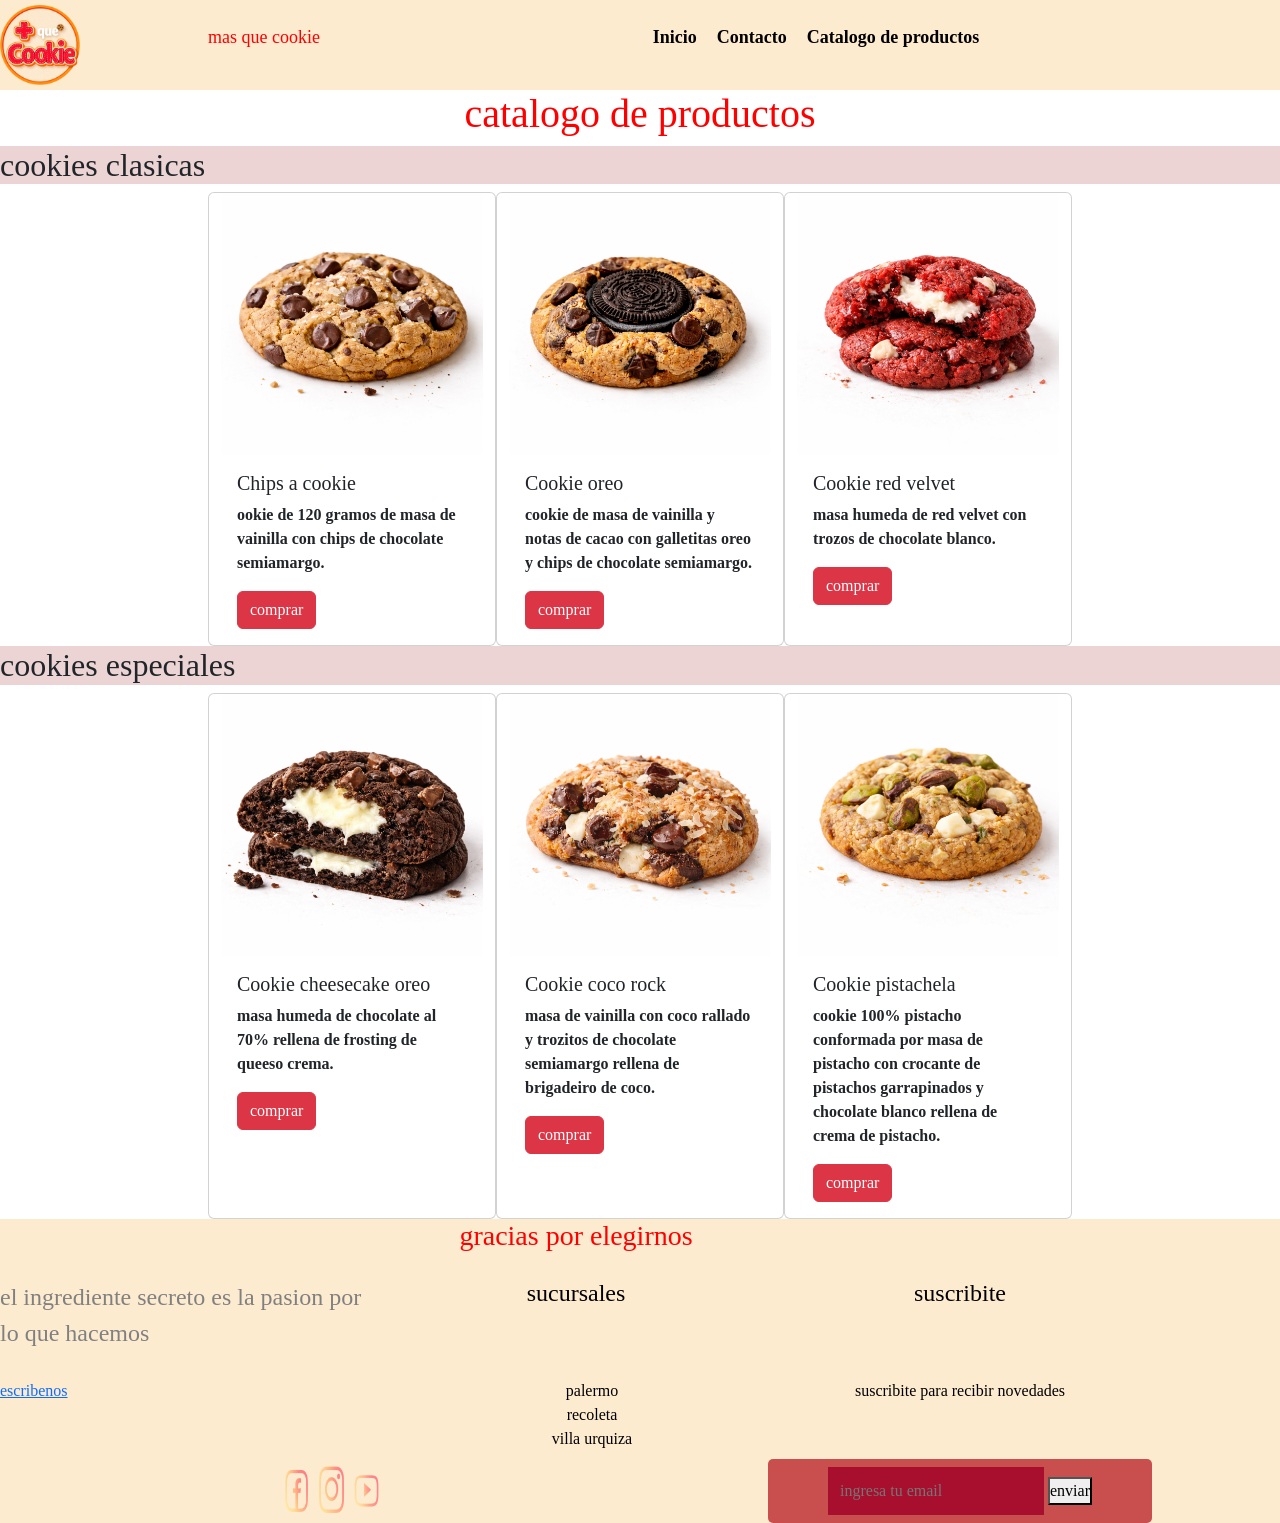
==== carpeta-pages/catalogo.html @ f424f333 "se aplico sass a todo el proyecto" ====
<!DOCTYPE html>
<html lang="en">

<head>
  <meta charset="UTF-8">
  <meta name="viewport" content="width=device-width, initial-scale=1.0">
  <title>Catalogo-de-productos</title>
  <link href="https://cdn.jsdelivr.net/npm/bootstrap@5.3.8/dist/css/bootstrap.min.css" rel="stylesheet"
    integrity="sha384-sRIl4kxILFvY47J16cr9ZwB07vP4J8+LH7qKQnuqkuIAvNWLzeN8tE5YBujZqJLB" crossorigin="anonymous">

  <link rel="stylesheet" href="../carpeta-css/estilosdos.css">
</head>

<body>
  <header>
    <div class="titulonav">
      <img src="../carpeta-img/logooficial.png" alt="logotipo" class="logotipo-cookie">
      <p class="titulologo">mas que cookie </p>
    </div>
    <nav>
      <ul>
        <li> <a href="../inicio.html">Inicio</a> </li>
        <li> <a href="contacto.html">Contacto</a> </li>
        <li> <a href="catalogo.html">Catalogo de productos</a> </li>
      </ul>
    </nav>
  </header>
  <main >
    <h1>catalogo de productos </h1>
    
    <h2 class="tituloclas">cookies clasicas</h2>
    <section class="row justify-content-center">
      <div class="card col-12 col-lg-4" style="width: 18rem;">
        <img src="../carpeta-img/chipsdos.png" class="card-img-top" alt="...">
        <div class="card-body">
          <h5 class="card-title">Chips a cookie</h5>
          <p class="card-text">ookie de 120 gramos de masa de vainilla con chips de chocolate semiamargo.</p>
          <a href="#" class="btn btn-danger">comprar</a>
        </div>
      </div>

      <div class="card col-12 col-lg-4" style="width: 18rem;">
        <img src="../carpeta-img/oreo2.png" class="card-img-top" alt="...">
        <div class="card-body">
          <h5 class="card-title">Cookie oreo</h5>
          <p class="card-text">cookie de masa de vainilla y notas de cacao con galletitas oreo y chips de chocolate
            semiamargo.</p>
          <a href="#" class="btn btn-danger">comprar</a>
        </div>
      </div>

      <div class="card col-12 col-lg-4" style="width: 18rem;">
        <img src="../carpeta-img/redvelvet2.png" class="card-img-top" alt="...">
        <div class="card-body">
          <h5 class="card-title">Cookie red velvet</h5>
          <p class="card-text">masa humeda de red velvet con trozos de chocolate blanco.</p>
          <a href="#" class="btn btn-danger">comprar</a>
        </div>
      </div>
    </section>
    <h2 class="tituloclas">cookies especiales</h2>

    <section class="row justify-content-center">
      <div class="card col-12 col-lg-4" style="width: 18rem;">
        <img src="../carpeta-img/choccodos.png" class="card-img-top" alt="...">
        <div class="card-body">
          <h5 class="card-title">Cookie cheesecake oreo</h5>
          <p class="card-text">masa humeda de chocolate al 70% rellena de frosting de queeso crema.</p>
          <a href="#" class="btn btn-danger">comprar</a>
        </div>
      </div>

      <div class="card col-12 col-lg-4" style="width: 18rem;">
        <img src="../carpeta-img/coco2.png" class="card-img-top" alt="...">
        <div class="card-body">
          <h5 class="card-title">Cookie coco rock</h5>
          <p class="card-text">masa de vainilla con coco rallado y trozitos de chocolate semiamargo rellena de
            brigadeiro de coco.</p>
          <a href="#" class="btn btn-danger">comprar</a>
        </div>
      </div>

      <div class="card col-12 col-lg-4" style="width: 18rem;">
        <img src="../carpeta-img/pistachodos.png" class="card-img-top" alt="...">
        <div class="card-body">
          <h5 class="card-title">Cookie pistachela</h5>
          <p class="card-text">cookie 100% pistacho conformada por masa de pistacho con crocante de pistachos
            garrapinados y chocolate blanco rellena de crema de pistacho.</p>
          <a href="#" class="btn btn-danger">comprar</a>
        </div>
      </div>
    </section>
  </main>
  <footer>
    <h3 class="gracias">gracias por elegirnos</h3>
    <p class="eslogan">el ingrediente secreto es la pasion por lo que hacemos</p>
    <a class="correo" href="mailto:ffdaniela04@gmail.com" target="_blank">escribenos</a>
    <h3 class="sucursales">sucursales</h3>
    <ul class="listasuc">
      <li>palermo </li>
      <li>recoleta</li>
      <li>villa urquiza</li>
    </ul>
    <h3 class="suscri">suscribite</h3>
    <p class="texsuscri">suscribite para recibir novedades</p>
    <form class="suscripcion" action="suscripcion">
      <input type="email" placeholder="ingresa tu email" required>
      <button type="submit">enviar</button>
    </form>
    <div class="redes">

      <img class="socialmedia" src="../carpeta-img/facebook.png" alt="facebook">
      <img class="socialmedia" src="../carpeta-img/insta.png" alt="instagram">
      <img class="socialmedia" src="../carpeta-img/youtube.png" alt="youtube">
    </div>
  </footer>
  <script src="https://cdn.jsdelivr.net/npm/bootstrap@5.3.8/dist/js/bootstrap.bundle.min.js"
    integrity="sha384-FKyoEForCGlyvwx9Hj09JcYn3nv7wiPVlz7YYwJrWVcXK/BmnVDxM+D2scQbITxI"
    crossorigin="anonymous"></script>
</body>

</html>
---- carpeta-css/estilosdos.css ----
* {
  margin: 0%;
  padding: 0%;
  box-sizing: border-box;
}

body {
  font-family: "Times New Roman", Times, serif;
}
body main {
  font-weight: 400;
  text-align: left;
}
body main h1 {
  color: #FF0000;
  text-align: center;
  font-family: "Times New Roman", Times, serif;
}
body main h4 {
  text-decoration: underline;
  text-align: center;
  color: #FF0000;
}
body main p {
  font-weight: bold;
  font-size: 16px;
}

header {
  position: sticky;
  top: 0%;
  background-color: #FDEBD0;
  z-index: 1000;
  display: flex;
  flex-direction: row;
  justify-content: space-around;
  height: 10vh;
}
header .titulonav {
  width: 25%;
  display: flex;
  flex-direction: row;
  flex-wrap: nowrap;
  align-items: center;
  justify-content: space-between;
}
header .titulologo {
  font-size: 18px;
  font-family: cursive;
  color: #FF0000;
}
header .logotipo-cookie {
  width: 80px;
}
header nav {
  width: 75%;
  display: flex;
  flex-direction: row;
  align-items: center;
  justify-content: space-around;
}
header nav ul {
  list-style: none;
  display: flex;
  gap: 20px;
}
header nav ul li a {
  text-decoration: none;
  font-size: 18px;
  color: black;
  font-family: "Times New Roman", Times, serif;
  font-weight: 600;
}

@media (max-width: 480px) {
  header {
    flex-direction: column;
    justify-content: center;
    align-items: center;
    position: sticky;
    height: 110px;
    gap: 5px;
  }
  header nav {
    width: 95%;
    background-color: rgba(168, 61, 61, 0.2196078431);
    justify-content: space-around;
  }
  header nav a {
    font-weight: 500;
  }
  header .logotipo-cookie {
    width: 50px;
  }
  header .titulologo {
    display: none;
  }
}
main .contactoone contac {
  color: floralwhite;
  font-size: 46px;
  -webkit-animation: tracking-in-expand 2s cubic-bezier(0.215, 0.61, 0.355, 1) both;
  animation: tracking-in-expand 2s cubic-bezier(0.215, 0.61, 0.355, 1) both;
}
main .sobrenosotros {
  background-color: dimgray;
  display: flex;
  justify-content: center;
  align-items: center;
}
main .sobrenosotros .pregeneral {
  width: 60%;
  text-align: left;
  font-size: 18px;
  color: white;
  padding: 15%;
}
main .sobrenosotros .pregeneral .madre {
  font-size: 28px;
  margin-bottom: 10px;
}
main .sobrenosotros .pregeneral .bienvenidos {
  font-style: oblique;
  font-size: 24px;
  margin-bottom: 20px;
}
main .sobrenosotros .pregeneral .puno {
  margin-bottom: 15px;
  font-weight: lighter;
}
main .sobrenosotros .presentacioncookie {
  width: 35%;
  border-radius: 0%;
  padding: 20px;
}
@-webkit-keyframes tracking-in-expand {
  0% {
    letter-spacing: -0.5em;
    opacity: 0;
  }
  50% {
    opacity: 0.6;
  }
  100% {
    opacity: 1;
  }
}
@keyframes tracking-in-expand {
  0% {
    letter-spacing: -0.5em;
    opacity: 0;
  }
  50% {
    opacity: 0.6;
  }
  100% {
    opacity: 1;
  }
}

@media (max-width: 480px) {
  main .contactoone {
    background-image: url(../carpeta-img/fondomibile.jpg);
    background-repeat: repeat-x;
  }
  main .sobrenosotros {
    flex-direction: column;
  }
  main .sobrenosotros .pregeneral {
    width: 95%;
    padding: 5%;
  }
  main .sobrenosotros .presentacioncookie {
    width: 90%;
  }
}
main .contactoone {
  background-image: url(../carpeta-img/fondo-contacto.png.png);
  height: 250px;
}
main .contactoone .contact {
  color: floralwhite;
  font-size: 46px;
  -webkit-animation: tracking-in-expand 2s cubic-bezier(0.215, 0.61, 0.355, 1) both;
  animation: tracking-in-expand 2s cubic-bezier(0.215, 0.61, 0.355, 1) both;
}
@-webkit-keyframes tracking-in-expand {
  0% {
    letter-spacing: -0.5em;
    opacity: 0;
  }
  50% {
    opacity: 0.6;
  }
  100% {
    opacity: 1;
  }
}
main .escribinos {
  color: #FF0000;
  font-size: 38px;
  text-align: center;
}
main .escribinos .parrafouno {
  color: black;
  font-size: 28px;
}
main .formulario {
  width: 90%;
  max-width: 1000px;
  margin: 40px;
  padding: 30px;
  display: grid;
  grid-template-areas: "nombre apellido correo telefono" "mensaje mensaje mensaje mensaje" "enviar enviar enviar enviar";
  grid-template-columns: 25% 25% 25% 25%;
  grid-template-rows: 100px 100px 60px;
  gap: 20px;
}
main .formulario input,
main .formulario textarea {
  width: 100%;
  padding: 18px;
  border: 1px solid #e5e5e5;
  font-size: 18 px;
  border-radius: 4px;
  outline: none;
  transition: all 0.3s;
  background: #fafafa;
}
main .formulario textarea {
  min-height: 180px;
  resize: none;
}
main .formulario .nombre {
  grid-area: nombre;
}
main .formulario .apellido {
  grid-area: apellido;
}
main .formulario .correo {
  grid-area: correo;
}
main .formulario .telefono {
  grid-area: telefono;
}
main .formulario .mensaje {
  grid-area: mensaje;
}
main .formulario .enviar {
  grid-area: enviar;
  padding: 18px;
  border: none;
  background: rgba(168, 61, 61, 0.2196078431);
  color: white;
  font-size: 18px;
  font-weight: bold;
  cursor: pointer;
  transition: 0.3s;
}
main .formulario .enviar:hover {
  background-color: #a80f2f;
}
main .formulario .formulario div {
  display: flex;
  flex-direction: column;
}

@media (max-width: 480px) {
  main .contactoone {
    background-image: url(../carpeta-img/fondomibile.jpg);
    background-repeat: repeat-x;
  }
  main .formulario {
    display: flex;
    flex-direction: column;
  }
  main .formulario div {
    width: 90%;
  }
}
main .tituloclas {
  width: 100%;
  background-color: rgba(168, 61, 61, 0.2196078431);
}

footer {
  background-color: #FDEBD0;
  color: black;
  font-size: 16px;
  display: grid;
  grid-template-areas: "gracias gracias gracias" "textocorreo sucursales suscribete" "correo listasuc textosus" "redes listasuc formulario";
  grid-template-columns: 30% 30% 30%;
  grid-template-rows: 60px 100px 80px;
}
footer .socialmedia {
  width: 35px;
}
footer .gracias {
  grid-area: gracias;
  text-align: center;
  color: #FF0000;
}
footer .eslogan {
  grid-area: textocorreo;
  color: gray;
  font-size: 24px;
}
footer .correo {
  grid-area: correo;
}
footer .correo hover {
  color: red;
}
footer .sucursales {
  grid-area: sucursales;
  text-align: center;
  font-size: 24px;
}
footer .listasuc {
  grid-area: listasuc;
  text-align: center;
  list-style: none;
}
footer .suscri {
  grid-area: suscribete;
  text-align: center;
  font-size: 24px;
  -webkit-animation: vibrate-1 0.3s linear infinite both;
  animation: vibrate-1 0.3s linear infinite both;
}
@keyframes vibrate-1 {
  0% {
    -webkit-transform: translate(0);
    transform: translate(0);
  }
  25% {
    -webkit-transform: translate(-2px, 2px);
    transform: translate(-2px, 2px);
  }
  50% {
    -webkit-transform: translate(-2px, -2px);
    transform: translate(-2px, -2px);
  }
  75% {
    -webkit-transform: translate(2px, 2px);
    transform: translate(2px, 2px);
  }
  100% {
    -webkit-transform: translate(0);
    transform: translate(0);
  }
}
footer .texsuscri {
  grid-area: textosus;
  text-align: center;
}
footer .redes {
  grid-area: redes;
  display: flex;
  flex-direction: row;
  justify-content: flex-end;
}
footer .suscripcion {
  grid-area: formulario;
  text-align: center;
  background-color: #c94f4f;
  color: white;
  border: none;
  padding: 8px 15px;
  cursor: pointer;
  border-radius: 5px;
}
footer .suscripcion input {
  flex: 1;
  padding: 12px;
  border: none;
  background-color: #a80f2f;
  color: white;
}
footer .suscripcion button:hover {
  background-color: #a83d3d;
}

@media (max-width: 480px) {
  footer {
    grid-template-areas: "gracias" "textocorreo" "suscribete" "formulario" "redes";
    grid-template-columns: auto;
  }
  footer .correo {
    display: none;
  }
  footer .sucursales {
    display: none;
  }
  footer .listasuc {
    display: none;
  }
  footer .texsuscri {
    display: none;
  }
  footer .eslogan {
    font-size: 20px;
  }
  footer .redes {
    justify-content: flex-end;
  }
}

/*# sourceMappingURL=estilosdos.css.map */
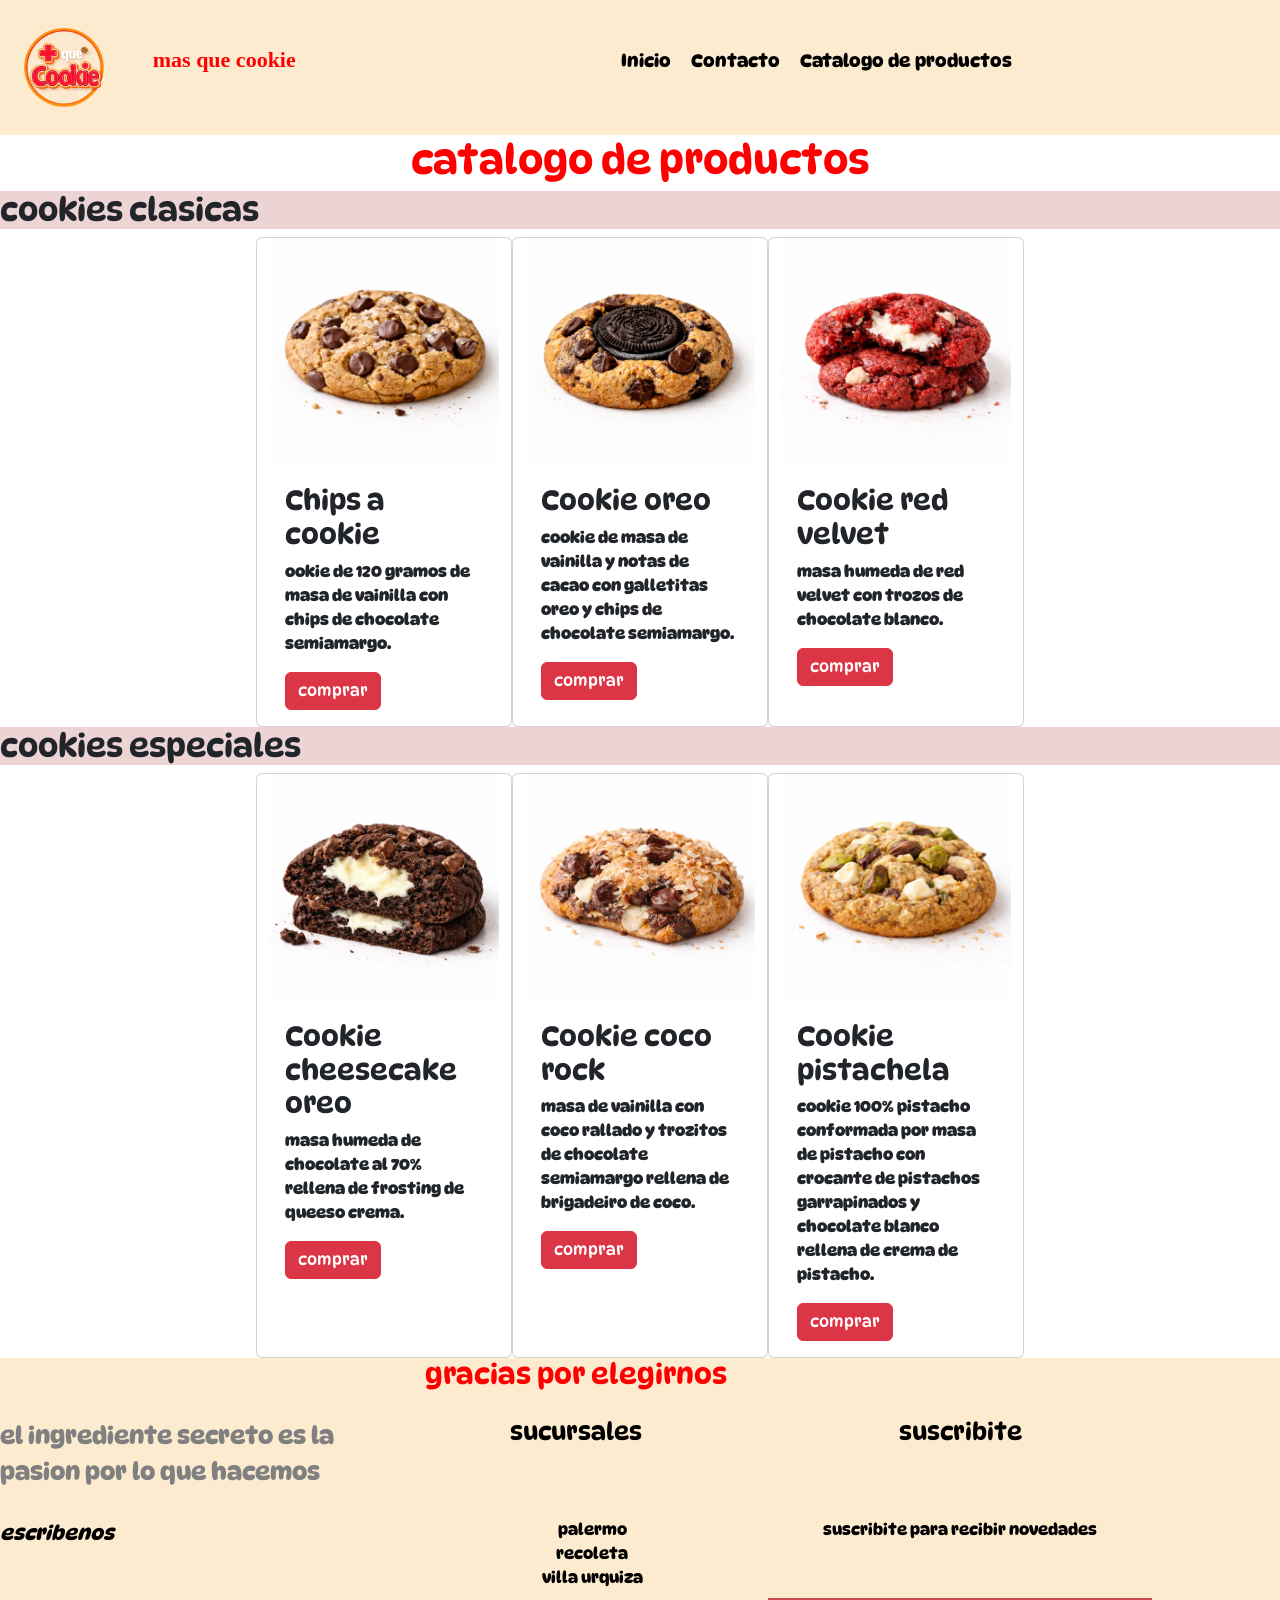
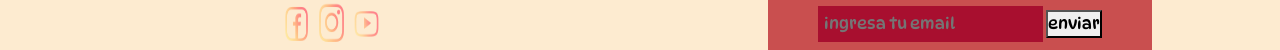
==== commit 498bdf1a: "version final" ====
--- a/carpeta-pages/catalogo.html
+++ b/carpeta-pages/catalogo.html
@@ -4,7 +4,11 @@
 <head>
   <meta charset="UTF-8">
   <meta name="viewport" content="width=device-width, initial-scale=1.0">
+ <meta name="description"content=" prueba las mejores cookies new york de buenos aires, click y visualiza nuestro menu ">
   <title>Catalogo-de-productos</title>
+  <link rel="preconnect" href="https://fonts.googleapis.com">
+<link rel="preconnect" href="https://fonts.gstatic.com" crossorigin>
+<link href="https://fonts.googleapis.com/css2?family=DynaPuff:wght@400..700&display=swap" rel="stylesheet">
   <link href="https://cdn.jsdelivr.net/npm/bootstrap@5.3.8/dist/css/bootstrap.min.css" rel="stylesheet"
     integrity="sha384-sRIl4kxILFvY47J16cr9ZwB07vP4J8+LH7qKQnuqkuIAvNWLzeN8tE5YBujZqJLB" crossorigin="anonymous">
 
@@ -14,12 +18,12 @@
 <body>
   <header>
     <div class="titulonav">
-      <img src="../carpeta-img/logooficial.png" alt="logotipo" class="logotipo-cookie">
+      <img src="../carpeta-img/logooficial.png" alt="logotipo marca" class="logotipo-cookie">
       <p class="titulologo">mas que cookie </p>
     </div>
     <nav>
       <ul>
-        <li> <a href="../inicio.html">Inicio</a> </li>
+        <li> <a href="../index.html">Inicio</a> </li>
         <li> <a href="contacto.html">Contacto</a> </li>
         <li> <a href="catalogo.html">Catalogo de productos</a> </li>
       </ul>
@@ -30,29 +34,29 @@
     
     <h2 class="tituloclas">cookies clasicas</h2>
     <section class="row justify-content-center">
-      <div class="card col-12 col-lg-4" style="width: 18rem;">
-        <img src="../carpeta-img/chipsdos.png" class="card-img-top" alt="...">
+      <div class="card col-12 col-sm-12 col-md-6 col-lg-4" style="width: 16rem;">
+        <img src="../carpeta-img/chipsdos.png" class="card-img-top" alt="chips-a-cookie">
         <div class="card-body">
-          <h5 class="card-title">Chips a cookie</h5>
+          <h3 class="card-title">Chips a cookie</h3>
           <p class="card-text">ookie de 120 gramos de masa de vainilla con chips de chocolate semiamargo.</p>
           <a href="#" class="btn btn-danger">comprar</a>
         </div>
       </div>
 
-      <div class="card col-12 col-lg-4" style="width: 18rem;">
-        <img src="../carpeta-img/oreo2.png" class="card-img-top" alt="...">
+      <div class="card col-12 col-sm-12 col-md-6 col-lg-4" style="width: 16rem;">
+        <img src="../carpeta-img/oreo2.png"  class="card-img-top" alt="cookie-oreo" >
         <div class="card-body">
-          <h5 class="card-title">Cookie oreo</h5>
+          <h3 class="card-title">Cookie oreo</h3>
           <p class="card-text">cookie de masa de vainilla y notas de cacao con galletitas oreo y chips de chocolate
             semiamargo.</p>
           <a href="#" class="btn btn-danger">comprar</a>
         </div>
       </div>
 
-      <div class="card col-12 col-lg-4" style="width: 18rem;">
-        <img src="../carpeta-img/redvelvet2.png" class="card-img-top" alt="...">
+      <div class="card col-12 col-sm-12 col-md-6 col-lg-4" style="width: 16rem;">
+        <img src="../carpeta-img/redvelvet2.png" class="card-img-top" alt="red-velvet">
         <div class="card-body">
-          <h5 class="card-title">Cookie red velvet</h5>
+          <h3 class="card-title">Cookie red velvet</h3>
           <p class="card-text">masa humeda de red velvet con trozos de chocolate blanco.</p>
           <a href="#" class="btn btn-danger">comprar</a>
         </div>
@@ -61,29 +65,29 @@
     <h2 class="tituloclas">cookies especiales</h2>
 
     <section class="row justify-content-center">
-      <div class="card col-12 col-lg-4" style="width: 18rem;">
-        <img src="../carpeta-img/choccodos.png" class="card-img-top" alt="...">
+      <div class="card col-12 col-sm-12 col-md-6 col-lg-4" style="width: 16rem;">
+        <img src="../carpeta-img/choccodos.png" class="card-img-top" alt="cheesecake-oreo">
         <div class="card-body">
-          <h5 class="card-title">Cookie cheesecake oreo</h5>
+          <h3 class="card-title">Cookie cheesecake oreo</h3>
           <p class="card-text">masa humeda de chocolate al 70% rellena de frosting de queeso crema.</p>
           <a href="#" class="btn btn-danger">comprar</a>
         </div>
       </div>
 
-      <div class="card col-12 col-lg-4" style="width: 18rem;">
-        <img src="../carpeta-img/coco2.png" class="card-img-top" alt="...">
+      <div class="card col-12 col-sm-12 col-md-6 col-lg-4" style="width: 16rem;">
+        <img src="../carpeta-img/coco2.png" class="card-img-top" alt="coco-rock">
         <div class="card-body">
-          <h5 class="card-title">Cookie coco rock</h5>
+          <h3 class="card-title">Cookie coco rock</h3>
           <p class="card-text">masa de vainilla con coco rallado y trozitos de chocolate semiamargo rellena de
             brigadeiro de coco.</p>
           <a href="#" class="btn btn-danger">comprar</a>
         </div>
       </div>
 
-      <div class="card col-12 col-lg-4" style="width: 18rem;">
-        <img src="../carpeta-img/pistachodos.png" class="card-img-top" alt="...">
+      <div class="card col-12 col-sm-12 col-md-6 col-lg-4" style="width: 16rem;">
+        <img src="../carpeta-img/pistachodos.png" class="card-img-top" alt="pistachella">
         <div class="card-body">
-          <h5 class="card-title">Cookie pistachela</h5>
+          <h3 class="card-title">Cookie pistachela</h3>
           <p class="card-text">cookie 100% pistacho conformada por masa de pistacho con crocante de pistachos
             garrapinados y chocolate blanco rellena de crema de pistacho.</p>
           <a href="#" class="btn btn-danger">comprar</a>
--- a/carpeta-css/estilosdos.css
+++ b/carpeta-css/estilosdos.css
@@ -5,16 +5,15 @@
 }
 
 body {
-  font-family: "Times New Roman", Times, serif;
+  font-family: "Dynapuff", cursive;
+  font-weight: 600;
 }
 body main {
-  font-weight: 400;
   text-align: left;
 }
 body main h1 {
   color: #FF0000;
   text-align: center;
-  font-family: "Times New Roman", Times, serif;
 }
 body main h4 {
   text-decoration: underline;
@@ -27,6 +26,8 @@
 }
 
 header {
+  font-family: "Dynapuff", cursive;
+  font-size: 20px;
   position: sticky;
   top: 0%;
   background-color: #FDEBD0;
@@ -34,30 +35,31 @@
   display: flex;
   flex-direction: row;
   justify-content: space-around;
-  height: 10vh;
+  height: 15vh;
 }
 header .titulonav {
+  display: flex;
+  flex-direction: row;
+  justify-content: space-around;
   width: 25%;
-  display: flex;
-  flex-direction: row;
   flex-wrap: nowrap;
   align-items: center;
-  justify-content: space-between;
 }
 header .titulologo {
-  font-size: 18px;
+  font-size: 22px;
   font-family: cursive;
   color: #FF0000;
+  font-weight: 800;
 }
 header .logotipo-cookie {
   width: 80px;
 }
 header nav {
+  display: flex;
+  flex-direction: row;
+  justify-content: space-around;
   width: 75%;
-  display: flex;
-  flex-direction: row;
   align-items: center;
-  justify-content: space-around;
 }
 header nav ul {
   list-style: none;
@@ -68,11 +70,10 @@
   text-decoration: none;
   font-size: 18px;
   color: black;
-  font-family: "Times New Roman", Times, serif;
   font-weight: 600;
 }
 
-@media (max-width: 480px) {
+@media (max-width: 768px) {
   header {
     flex-direction: column;
     justify-content: center;
@@ -96,7 +97,21 @@
     display: none;
   }
 }
-main .contactoone contac {
+@media (min-width: 769px) and (max-width: 1024px) {
+  header .titulonav {
+    width: 35%;
+    background-color: rgba(168, 61, 61, 0.2196078431);
+  }
+  header .titulologo {
+    font-size: 20px;
+  }
+  header nav {
+    width: 65%;
+    justify-content: flex-end;
+    padding: 5%;
+  }
+}
+main .contactoone .contact {
   color: floralwhite;
   font-size: 46px;
   -webkit-animation: tracking-in-expand 2s cubic-bezier(0.215, 0.61, 0.355, 1) both;
@@ -127,6 +142,11 @@
 main .sobrenosotros .pregeneral .puno {
   margin-bottom: 15px;
   font-weight: lighter;
+  font-size: 20px;
+  line-height: 1, 5;
+}
+main .sobrenosotros .pregeneral .pfinal {
+  font-size: 26px;
 }
 main .sobrenosotros .presentacioncookie {
   width: 35%;
@@ -158,7 +178,7 @@
   }
 }
 
-@media (max-width: 480px) {
+@media (max-width: 768px) {
   main .contactoone {
     background-image: url(../carpeta-img/fondomibile.jpg);
     background-repeat: repeat-x;
@@ -167,11 +187,28 @@
     flex-direction: column;
   }
   main .sobrenosotros .pregeneral {
-    width: 95%;
+    width: 100%;
     padding: 5%;
   }
   main .sobrenosotros .presentacioncookie {
     width: 90%;
+  }
+}
+@media (min-width: 769px) and (max-width: 1024px) {
+  main .sobrenosotros {
+    width: 100%;
+    padding: 5%;
+    display: flex;
+    flex-direction: column;
+  }
+  main .sobrenosotros .pregeneral {
+    width: 95%;
+    text-align: center;
+    font-size: 20px;
+    padding: 5%;
+  }
+  main .sobrenosotros .pregeneral .puno {
+    font-size: 18px;
   }
 }
 main .contactoone {
@@ -265,7 +302,7 @@
   flex-direction: column;
 }
 
-@media (max-width: 480px) {
+@media (max-width: 768px) {
   main .contactoone {
     background-image: url(../carpeta-img/fondomibile.jpg);
     background-repeat: repeat-x;
@@ -276,6 +313,17 @@
   }
   main .formulario div {
     width: 90%;
+  }
+}
+@media (min-width: 769px) and (max-width: 1024px) {
+  main .formulario {
+    display: flex;
+    flex-direction: column;
+    justify-content: center;
+  }
+  main .formulario div {
+    width: 70%;
+    margin: 0 auto;
   }
 }
 main .tituloclas {
@@ -306,9 +354,13 @@
   font-size: 24px;
 }
 footer .correo {
+  font-size: 20px;
+  color: black;
+  font-style: oblique;
+  text-decoration: none;
   grid-area: correo;
 }
-footer .correo hover {
+footer .correo .correo:hover {
   color: red;
 }
 footer .sucursales {
@@ -366,13 +418,11 @@
   background-color: #c94f4f;
   color: white;
   border: none;
-  padding: 8px 15px;
-  cursor: pointer;
-  border-radius: 5px;
+  padding: 8px 8px;
 }
 footer .suscripcion input {
   flex: 1;
-  padding: 12px;
+  padding: 6px;
   border: none;
   background-color: #a80f2f;
   color: white;
@@ -381,7 +431,7 @@
   background-color: #a83d3d;
 }
 
-@media (max-width: 480px) {
+@media (max-width: 768px) {
   footer {
     grid-template-areas: "gracias" "textocorreo" "suscribete" "formulario" "redes";
     grid-template-columns: auto;
@@ -404,6 +454,28 @@
   footer .redes {
     justify-content: flex-end;
   }
+  footer .eslogan {
+    text-align: center;
+  }
+}
+@media (min-width: 769px) and (max-width: 1024px) {
+  footer {
+    grid-template-areas: "gracias gracias" "textocorreo sucursales" "correo listasuc" "textosus formulario" "redes redes";
+    grid-template-columns: 45% 45%;
+    grid-template-rows: auto;
+  }
+  footer .gracias {
+    font-size: 18px;
+  }
+  footer .eslogan {
+    font-size: 18px;
+  }
+  footer .suscri {
+    display: none;
+  }
+  footer .sucursales {
+    font-size: 20px;
+  }
 }
 
 /*# sourceMappingURL=estilosdos.css.map */
